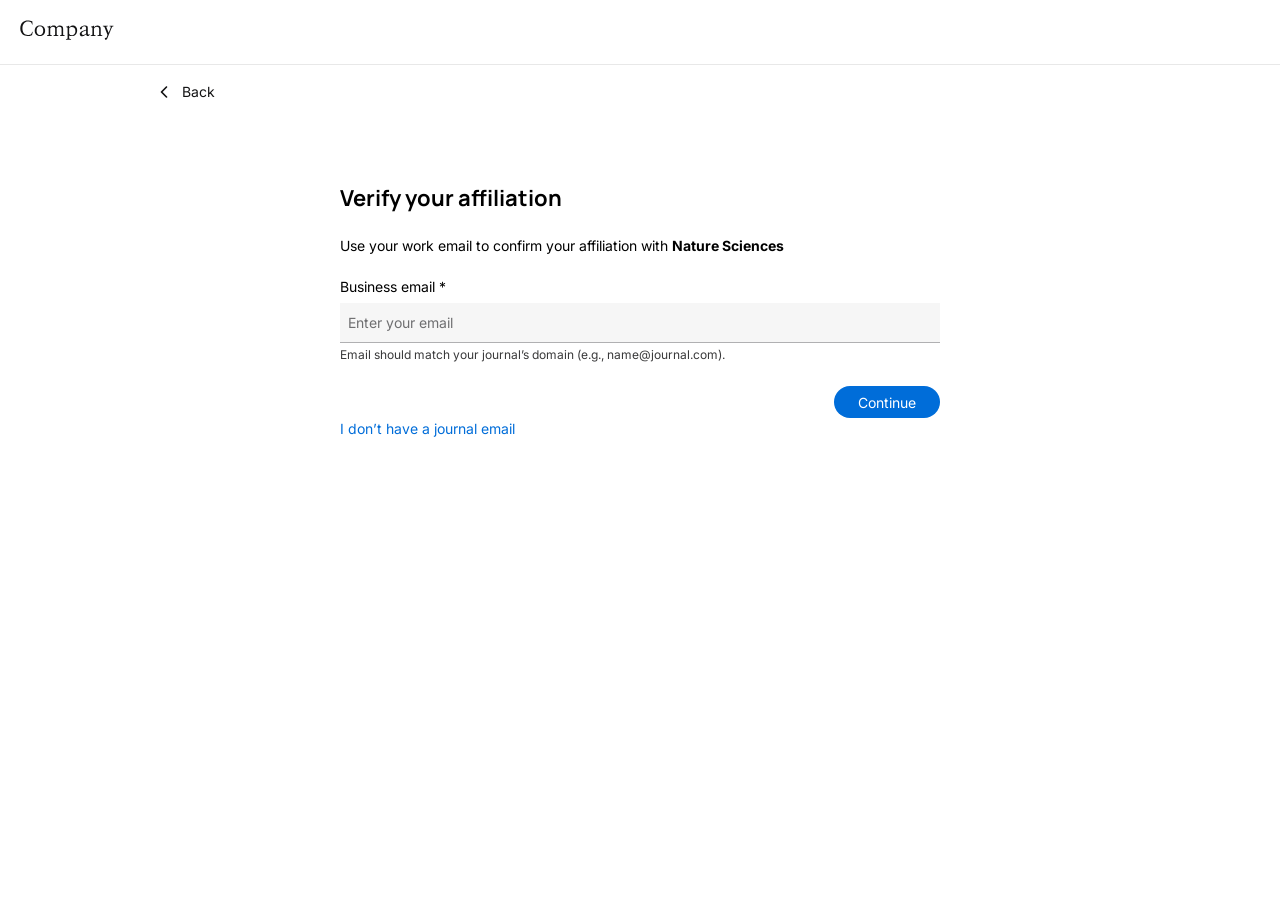
==== additional-info.html @ 4c88a066 "Перше завантаження файлів" ====
<!DOCTYPE html>
<html lang="en">
<head>
  <meta charset="UTF-8" />
  <title>Confirm your affiliation</title>
  <link href="https://fonts.googleapis.com/css2?family=Inter:wght@400;700&family=Manrope:wght@400;700&display=swap" rel="stylesheet" />
  <link rel="stylesheet" href="styles/style.css" />
</head>
<body data-page="additionalInfo" body data-show-back="true" data-show-title="false">

  <div id="header-placeholder"></div>
  <div id="sub-header-placeholder"></div>

  <main class="main-container">
    <h1 id="title"></h1>
    <p id="subtitle"></p>

    <div class="input-group">
      <label for="additionalEmailInput" id="additionalEmailLabel"></label>
      <input type="email" id="additionalEmailInput" placeholder="" />
      <div class="input-hint" id="additionalEmailHint"></div>

    </div>

    <!--<div class="divider-horizontal" style="display: none"></div>-->

    <p id="infoText" style="display: none;"></p>

    <div class="input-group" id="infoGroup" style="display: none">
      <label for="infoTextarea" id="infoLabel"></label>
      <textarea id="infoTextarea" placeholder=""></textarea>
    </div>
    

    <div class="button-group">
      <button class="btn btn-primary" id="continueButton"></button>
    </div>
      <a class="signup-link" href="#" id="noJournalEmailLink"></a>
    
  </main>

  <div id="redirectMessage" class="main-container redirect-message" style="display: none;">
    <h1>Thank you for providing additional information</h1>
    <p>Redirecting to checkout...</p>
    <div class="spinner-wrapper">
      <img src="assets/spinner.gif" alt="Loading..." width="165" height="109" />
    </div>
  </div>
  
  

  <script src="scripts/main.js"></script>
  <script src="scripts/domains.js"></script>
  <script src="scripts/additional-info.js"></script>
  <script src="scripts/texts.js"></script>
  
</body>
</html>
---- styles/style.css ----
/* === Базові стилі === */
body {
  margin: 0;
  font-family: 'Inter', sans-serif;
}

h1 {
  font-family: 'Manrope', sans-serif;
  font-size: 22px;
  font-weight: bold;
  margin-bottom: 24px;
  text-align: left;
}

p {
  font-size: 14px;
  font-weight: normal;
  margin-bottom: 24px;
  text-align: left;
}

/* === Контейнер основного контенту === */
.main-container {
  max-width: 600px;
  margin: 64px auto;
  padding: 0 20px;
}

/* === Хедер === */
header {
  height: 64px;
  padding: 0 20px;
  background-color: #ffffff;
  border-bottom: 1px solid #E8E8E8;
  display: flex;
  align-items: center;
}

.sub-header {
  width: 100%;
  background: white;
  padding: 0 20px;
}

.sub-header-inner {
  max-width: 1024px;
  margin: 0 auto;
  padding: 16px 0;
  display: flex;
  align-items: flex-start;
}

.sub-header-left {
  display: flex;
  flex-direction: column;
  align-items: flex-start;
  gap: 16px;
}

.sub-header-button {
  background: none;
  border: none;
  font-size: 14px;
  cursor: pointer;
  color: #131314;
  font-family: 'Inter', sans-serif;
  display: flex;
  align-items: center;
  gap: 8px;
  line-height: 1;
}

.back-arrow {
  width: 20px;
  height: 20px;
}

/* === Поле вводу та дропдаун === */
.input-group {
  margin-bottom: 24px;
  text-align: left;
  position: relative;
}

.input-group label {
  display: block;
  font-size: 14px;
  margin-bottom: 8px;
}

.input-group input {
  width: 100%;
  height: 40px;
  padding: 8px;
  font-size: 14px;
  box-sizing: border-box;
  background: #F6F6F6;
  border: none;
  border-bottom: 1px solid #B0B0B2;
  font-family: 'Inter', sans-serif;
}

.input-group input::placeholder {
  color: #6F6F71;
  font-size: 14px;
}

.input-group input.invalid {
  border-bottom: 2px solid #D03504;
}

.input-error {
  color: #D03504;
  font-size: 12px;
  margin-top: 4px;
  display: block;
}

/* === Чекбокс === */
.checkbox-group {
  display: flex;
  align-items: flex-start;
  gap: 12px;
  margin-top: 24px;
}

.checkbox-wrapper {
  flex-shrink: 0;
}

.checkbox-group input[type="checkbox"] {
  width: 16px;
  height: 16px;
  margin: 0;
  border: 1px solid #131314;
  border-radius: 0;
  cursor: pointer;
  appearance: none;
  position: relative;
}

.checkbox-group input[type="checkbox"]:checked {
  background-color: #006DD9;
  border-color: #006DD9;
}

.checkbox-group input[type="checkbox"]:checked::after {
  content: '';
  position: absolute;
  left: 5px;
  top: 2px;
  width: 4px;
  height: 8px;
  border: 2px solid white;
  border-top: 0;
  border-left: 0;
  transform: rotate(45deg);
}

.checkbox-group label {
  font-size: 14px;
  line-height: 1.4;
  margin: 0;
}

.checkbox-group input[type="checkbox"].invalid,
.checkbox-wrapper.invalid input[type="checkbox"] {
  border: 2px solid #D03504;
}

/* === Кнопки === */
.button-group {
  display: flex;
  gap: 12px;
  margin-top: 24px;
  justify-content: flex-end;
}

.btn {
  height: 32px;
  border-radius: 16px;
  font-size: 14px;
  padding: 0 24px;
  cursor: pointer;
  border: none;
  font-family: 'Inter', sans-serif;
}

.btn-primary {
  background: #006DD9;
  color: white;
}

/* === Дропдаун === */
.dropdown {
  position: absolute;
  left: 0;
  right: 0;
  background: #fff;
  box-shadow: 0 4px 16px rgba(0,0,0,0.12);
  border-radius: 0 0 8px 8px;
  z-index: 10;
  margin-top: 2px;
  min-width: 100%;
  border: 1px solid #E0E0E0;
}

.dropdown-item {
  padding: 12px 16px 8px 16px;
  cursor: pointer;
  background: #fff;
  border-bottom: 1px solid #F0F0F0;
}

.dropdown-item:last-child {
  border-bottom: none;
}

.dropdown-item:hover,
.dropdown-item:focus {
  background: #F5F9FF;
}

.dropdown-title {
  font-size: 14px;
  font-weight: 400;
  color: #131314;
  margin-bottom: 4px;
}

/*.dropdown-publisher {
  font-size: 14px;
  font-weight: 400;
  color: #39393A;
  margin-bottom: 4px;
}*/

.dropdown-issn {
  font-size: 12px;
  font-weight: 400;
  color: #6F6F71;
}

.journal-info {
  padding: 20px;
  border: 1px solid #E8E8E8;
  margin-bottom: 24px;
}

.medium-heading {
  font-family: 'Manrope', sans-serif;
  font-weight: bold;
  font-size: 16px;
  line-height: 24px;
  margin-bottom: 4px;
}

.publisher {
  font-family: 'Inter', sans-serif;
  font-weight: 400;
  font-size: 14px;
  line-height: 20px;
  color: #39393A;
  margin-bottom: 16px;
}

.metadata {
  font-family: 'Inter', sans-serif;
  font-weight: 400;
  font-size: 14px;
  line-height: 20px;
  color: #6F6F71;
  margin-bottom: 16px;
}

.metrics {
  display: flex;
  align-items: center;
  gap: 16px;
}

.metric {
  display: flex;
  align-items: center;
  gap: 4px; /* відстань між числом і назвою метрики */
}

.metric-number {
  font-family: 'Inter', sans-serif;
  font-weight: bold;
  font-size: 14px;
  line-height: 20px;
  color: #131314;
}

.metric-label {
  font-family: 'Inter', sans-serif;
  font-weight: 400;
  font-size: 14px;
  line-height: 20px;
  color: #131314;
}

.divider {
  width: 1px;
  height: 20px;
  background-color: #E8E8E8;
}

/* --- МОДАЛЬНЕ ВІКНО LOG IN ---*/

.modal {
  position: fixed;
  top: 0;
  left: 0;
  width: 100%;
  height: 100%;
  background-color: rgba(19, 19, 20, 0.5);
  display: flex;
  justify-content: center;
  align-items: center;
  z-index: 1000;
}

.modal-content {
  position: relative;
  background: white;
  padding: 32px 24px;
  border-radius: 0px;
  max-width: 400px;
  width: 100%;
  box-shadow: 0 8px 24px rgba(0, 0, 0, 0.2);
}

#loginForm, #signupForm {
  margin-top: 24px;
}

.input-group-modal {
  margin-bottom: 16px;
}

.input-hint {
  display: block;
  font-family: 'Inter', sans-serif;
  font-size: 12px;
  color: #39393A;
  margin-top: 4px;
}

.separator-text {
  font-size: 14px;
  font-weight: normal;
  margin: 8px 0;
  text-align: center;
}

.btn-google {
  background: transparent;
  color: #006DD9;
  border: 1px solid #006DD9;
  display: flex;
  align-items: center;
  justify-content: center;
  gap: 8px;
  height: 32px;
  border-radius: 16px;
  font-family: 'Inter', sans-serif;
  font-size: 14px;
  margin: 0 auto;
}

.btn-icon {
  width: 20px;
  height: 20px;
}

#loginTitle {
  margin-bottom: 24px;
}

#loginButton, #createAccountButton, #continueWithCodeButton {
  width: 100%;
}

#signupPrompt {
  font-family: 'Inter', sans-serif;
  font-size: 14px;
  line-height: 20px;
  font-weight: 400;
  color: #39393A;
  text-align: center;
  margin-top: 24px;
}

.signup-link {
  color: #006DD9;
  text-decoration: none;
}

.signup-link:hover,
.signup-link:focus {
  text-decoration: none;
  color: #006DD9;
}

.modal-close-button {
  position: absolute;
  top: 16px;
  right: 16px;
  background: none;
  border: none;
  padding: 0;
  cursor: pointer;
}

.modal-close-button img {
  width: 32px;
  height: 32px;
}

.row-inputs {
  display: flex;
  gap: 16px;
}

.row-inputs .input-group {
  flex: 1;
}

#signinPrompt {
  font-family: 'Inter', sans-serif;
  font-size: 14px;
  line-height: 20px;
  font-weight: 400;
  color: #39393A;
  text-align: center;
  margin-top: 24px;
}

.spinner {
  display: inline-block;
  width: 18px;
  height: 18px;
  border: 2px solid rgba(255, 255, 255, 0.4); /* світлий фон */
  border-top-color: #ffffff; /* білий */
  border-radius: 50%;
  animation: spin 0.6s linear infinite;
  vertical-align: middle;
}

.spinner.small {
  width: 16px;
  height: 16px;
}

@keyframes spin {
  to {
    transform: rotate(360deg);
  }
}

/* --- СТОРІНКА ADDITIONAL INFO ---*/

textarea {
  width: 100%;
  min-height: 80px;
  padding: 8px;
  font-size: 14px;
  box-sizing: border-box;
  background: #F6F6F6;
  border: none;
  border-bottom: 1px solid #B0B0B2;
  font-family: 'Inter', sans-serif;
  resize: vertical;
}

textarea::placeholder {
  color: #6F6F71;
  font-size: 14px;
}

.divider-horizontal {
  width: 100%;
  height: 1px;
  background-color: #E8E8E8;
}

textarea.invalid {
  border-bottom: 2px solid #D03504;
}

.redirect-message {
  text-align: center;
}

.redirect-message h1,
.redirect-message p {
  text-align: center;
  margin-bottom: 16px;
}

.spinner-wrapper {
  display: flex;
  justify-content: center;
  margin-top: 24px;
}

#line1 {
  margin-bottom: 0px;
}

#line2 {
  margin-top: 4px;
}

#spamHintPage {
  margin-top: 24px;
  font-size: 14px;
}

#noJournalEmailLink {
  font-size: 14px;
}

.checkout-body {
  background-color: #F6F6F6;
}

.checkout-container {
  max-width: 980px;
  margin: 64px auto;
  padding: 0 20px;
  display: flex;
  gap: 20px;
}

.checkout-left {
  width: 600px;
}

.checkout-right {
  width: 360px;
}

/* --- СТОРІНКА CHECKOUT ---*/

.card {
  background: #ffffff;
  width: 100%;
  margin-bottom: 24px;
  box-sizing: border-box;
}

.card-header {
  padding: 20px;
  font-family: 'Inter', sans-serif;
  font-weight: 400;
  font-size: 16px;
  line-height: 20px;
  color: #131314;
}

.card-body {
  padding: 20px;
}

.card-footer {
  padding: 15px 20px;
  display: flex;
  justify-content: flex-end;
}

body[data-page="checkout"] .input-group {
  margin-bottom: 16px;
}

.summary-secondary-text {
  font-family: 'Inter', sans-serif;
  font-size: 14px;
  font-weight: 400;
  line-height: 18px;
  color: #6F6F71;
  margin: 4px 0 16px 0;
}

.summary-row {
  display: flex;
  justify-content: space-between;
  align-items: baseline;
  margin-bottom: 20px;
}

.summary-label,
.summary-value {
  font-family: 'Inter', sans-serif;
  font-size: 14px;
  font-weight: 400;
  line-height: 18px;
  color: #131314;
}

.summary-bullets {
  padding-left: 20px;
  margin: 16px 0 0 0;
}

.summary-bullets li {
  font-family: 'Inter', sans-serif;
  font-size: 14px;
  line-height: 20px;
  color: #131314;
  margin-bottom: 16px;
}

.summary-bullets li:last-child {
  margin-bottom: 0px;
}

.divider-horizontal-right-column {
  width: 100%;
  height: 1px;
  background-color: #E8E8E8;
  margin: 20px 0;
}

.card-collapsed .card-body,
.card-collapsed .card-footer,
.card-collapsed .divider-horizontal {
  display: none;
}
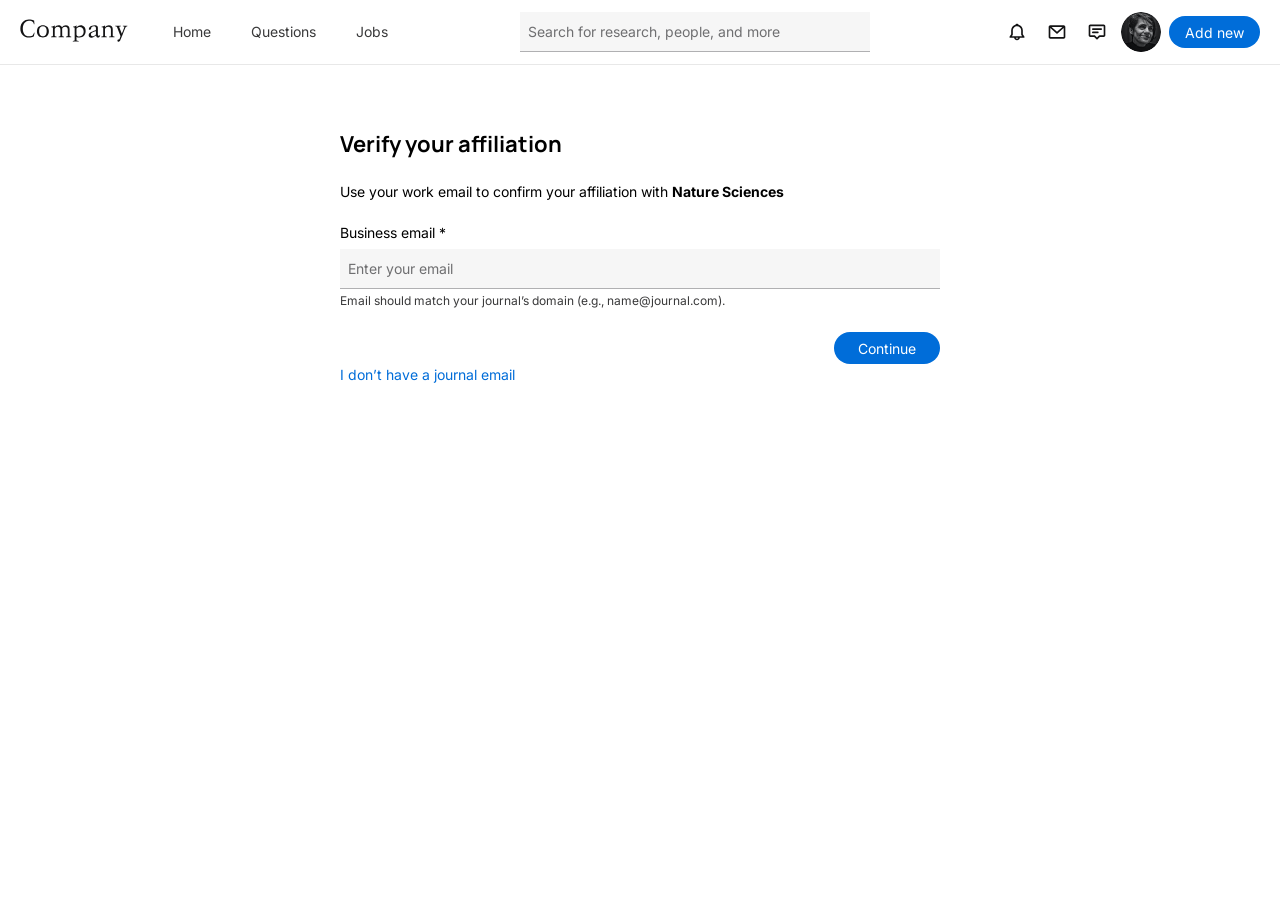
==== commit c115f312: "Перший пуш" ====
--- a/additional-info.html
+++ b/additional-info.html
@@ -6,7 +6,7 @@
   <link href="https://fonts.googleapis.com/css2?family=Inter:wght@400;700&family=Manrope:wght@400;700&display=swap" rel="stylesheet" />
   <link rel="stylesheet" href="styles/style.css" />
 </head>
-<body data-page="additionalInfo" body data-show-back="true" data-show-title="false">
+<body data-page="additionalInfo" data-logged-in="true">
 
   <div id="header-placeholder"></div>
   <div id="sub-header-placeholder"></div>
@@ -49,9 +49,9 @@
   
   
 
+  <script src="scripts/additional-info.js"></script>
   <script src="scripts/main.js"></script>
   <script src="scripts/domains.js"></script>
-  <script src="scripts/additional-info.js"></script>
   <script src="scripts/texts.js"></script>
   
 </body>
--- a/styles/style.css
+++ b/styles/style.css
@@ -629,3 +629,102 @@
 .card-collapsed .divider-horizontal {
   display: none;
 }
+
+/* --- Logged-in Header --- */
+.logged-in-header {
+  height: 64px;
+  padding: 0 20px;
+  background-color: #ffffff;
+  border-bottom: 1px solid #E8E8E8;
+  display: flex;
+  align-items: center;
+  justify-content: space-between;
+}
+
+.logged-in-container {
+  display: flex;
+  flex: 1;
+  margin-left: 45px; /* якщо ти хочеш залишити відступ від логотипа */
+  justify-content: space-evenly; /* АБО space-between, залежно від бажаного ефекту */
+  align-items: center;
+  gap: 20px; /* можна збільшити або прибрати */
+}
+
+.nav-links {
+  display: flex;
+  gap: 40px;
+}
+
+.nav-links a {
+  font-family: 'Inter', sans-serif;
+  font-size: 14px;
+  line-height: 18px;
+  font-weight: 400;
+  color: #39393A;
+  text-decoration: none;
+}
+
+.nav-links a:hover {
+  text-decoration: underline;
+}
+
+.search-wrapper {
+  width: 100%;
+  display: flex;
+  justify-content: center; /* центрує вміст по горизонталі */
+}
+
+.search-input {
+  max-width: 350px;
+  width: 100%;
+  height: 40px;
+  padding: 8px;
+  font-size: 14px;
+  background: #F6F6F6;
+  border: none;
+  border-bottom: 1px solid #B0B0B2;
+  font-family: 'Inter', sans-serif;
+  box-sizing: border-box;
+}
+
+
+.search-input::placeholder {
+  color: #6F6F71;
+}
+
+.header-actions {
+  display: flex;
+  align-items: center;
+  gap: 8px;
+}
+
+.icon-wrapper {
+  padding: 6px;
+  display: flex;
+  align-items: center;
+  justify-content: center;
+}
+
+.icon-wrapper img {
+  width: 20px;
+  height: 20px;
+}
+
+.avatar {
+  width: 40px;
+  height: 40px;
+  border-radius: 50%;
+  object-fit: cover;
+}
+
+.add-new-button {
+  white-space: nowrap;     /* ← запобігає переносу */
+  padding: 8px 16px;
+  font-size: 14px;
+  border-radius: 999px;
+  background-color: #006DD9;
+  color: white;
+  border: none;
+  font-family: 'Inter', sans-serif;
+  cursor: pointer;
+}
